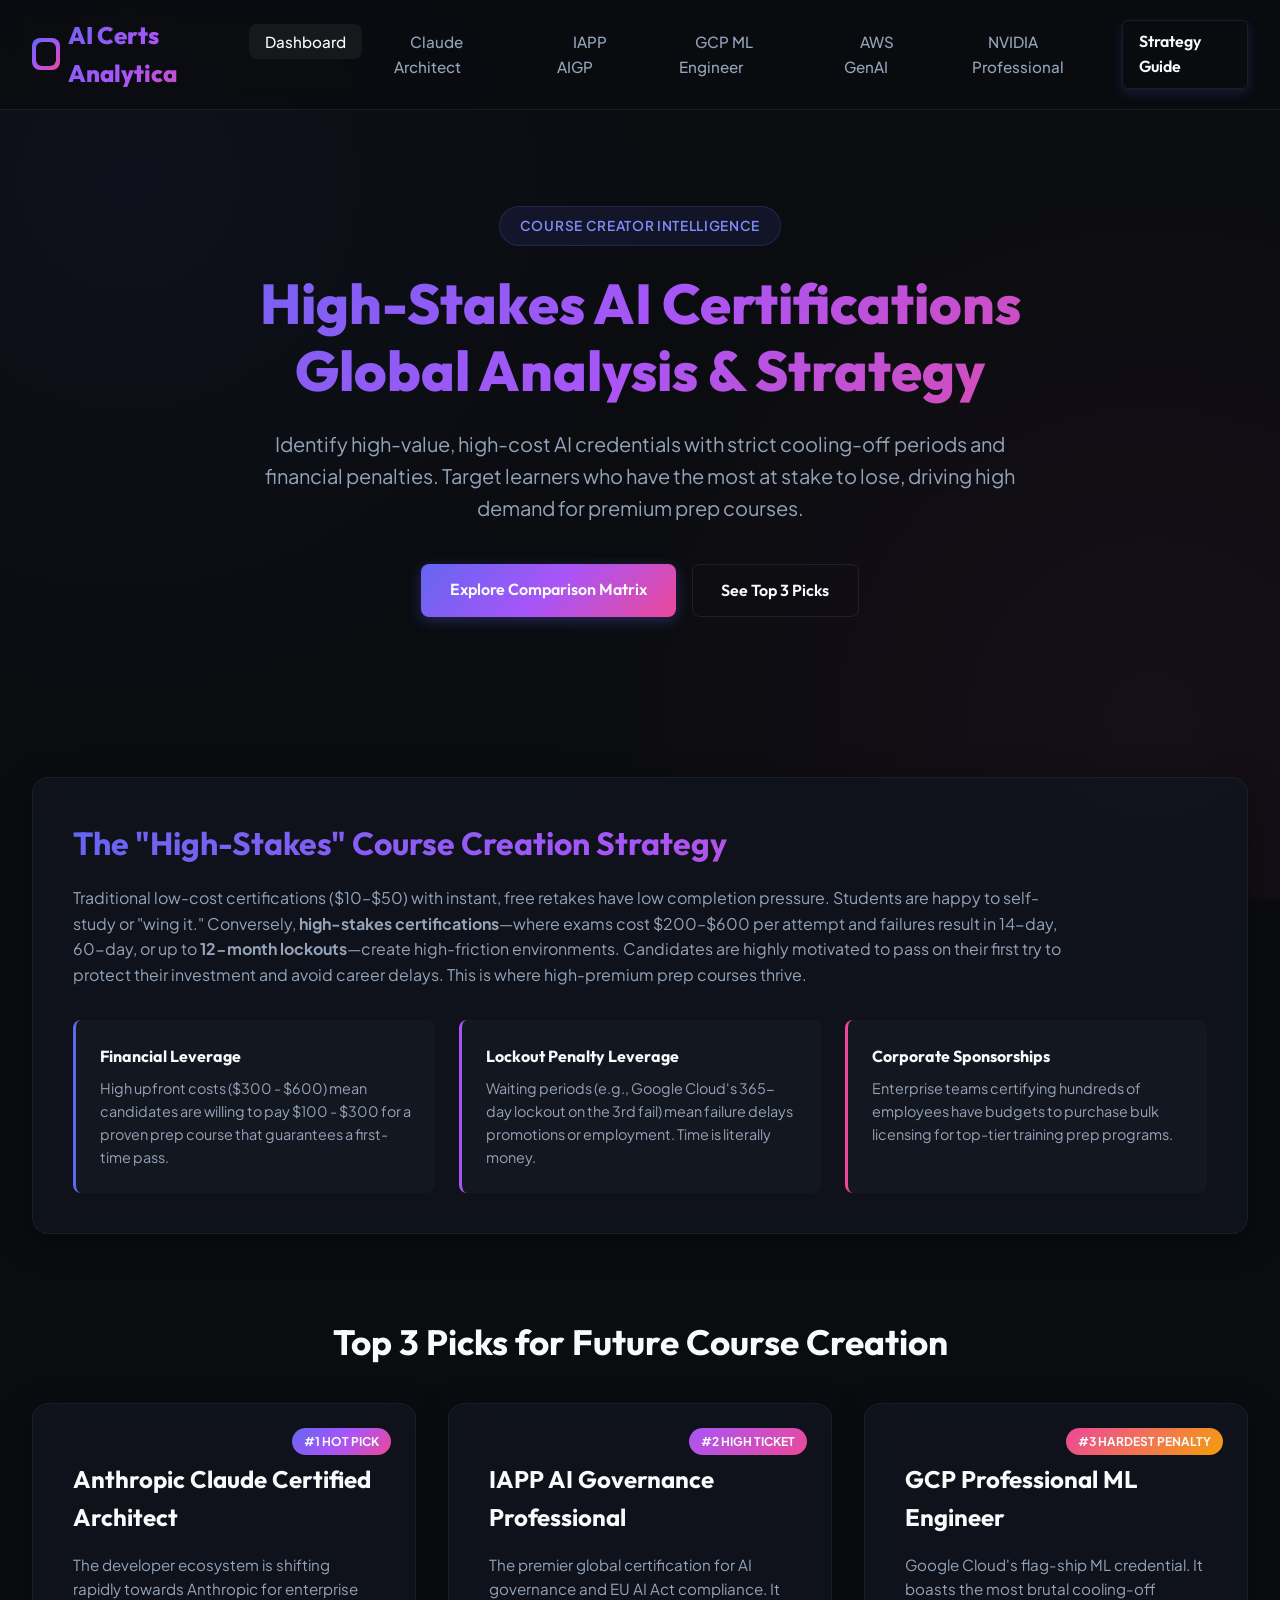
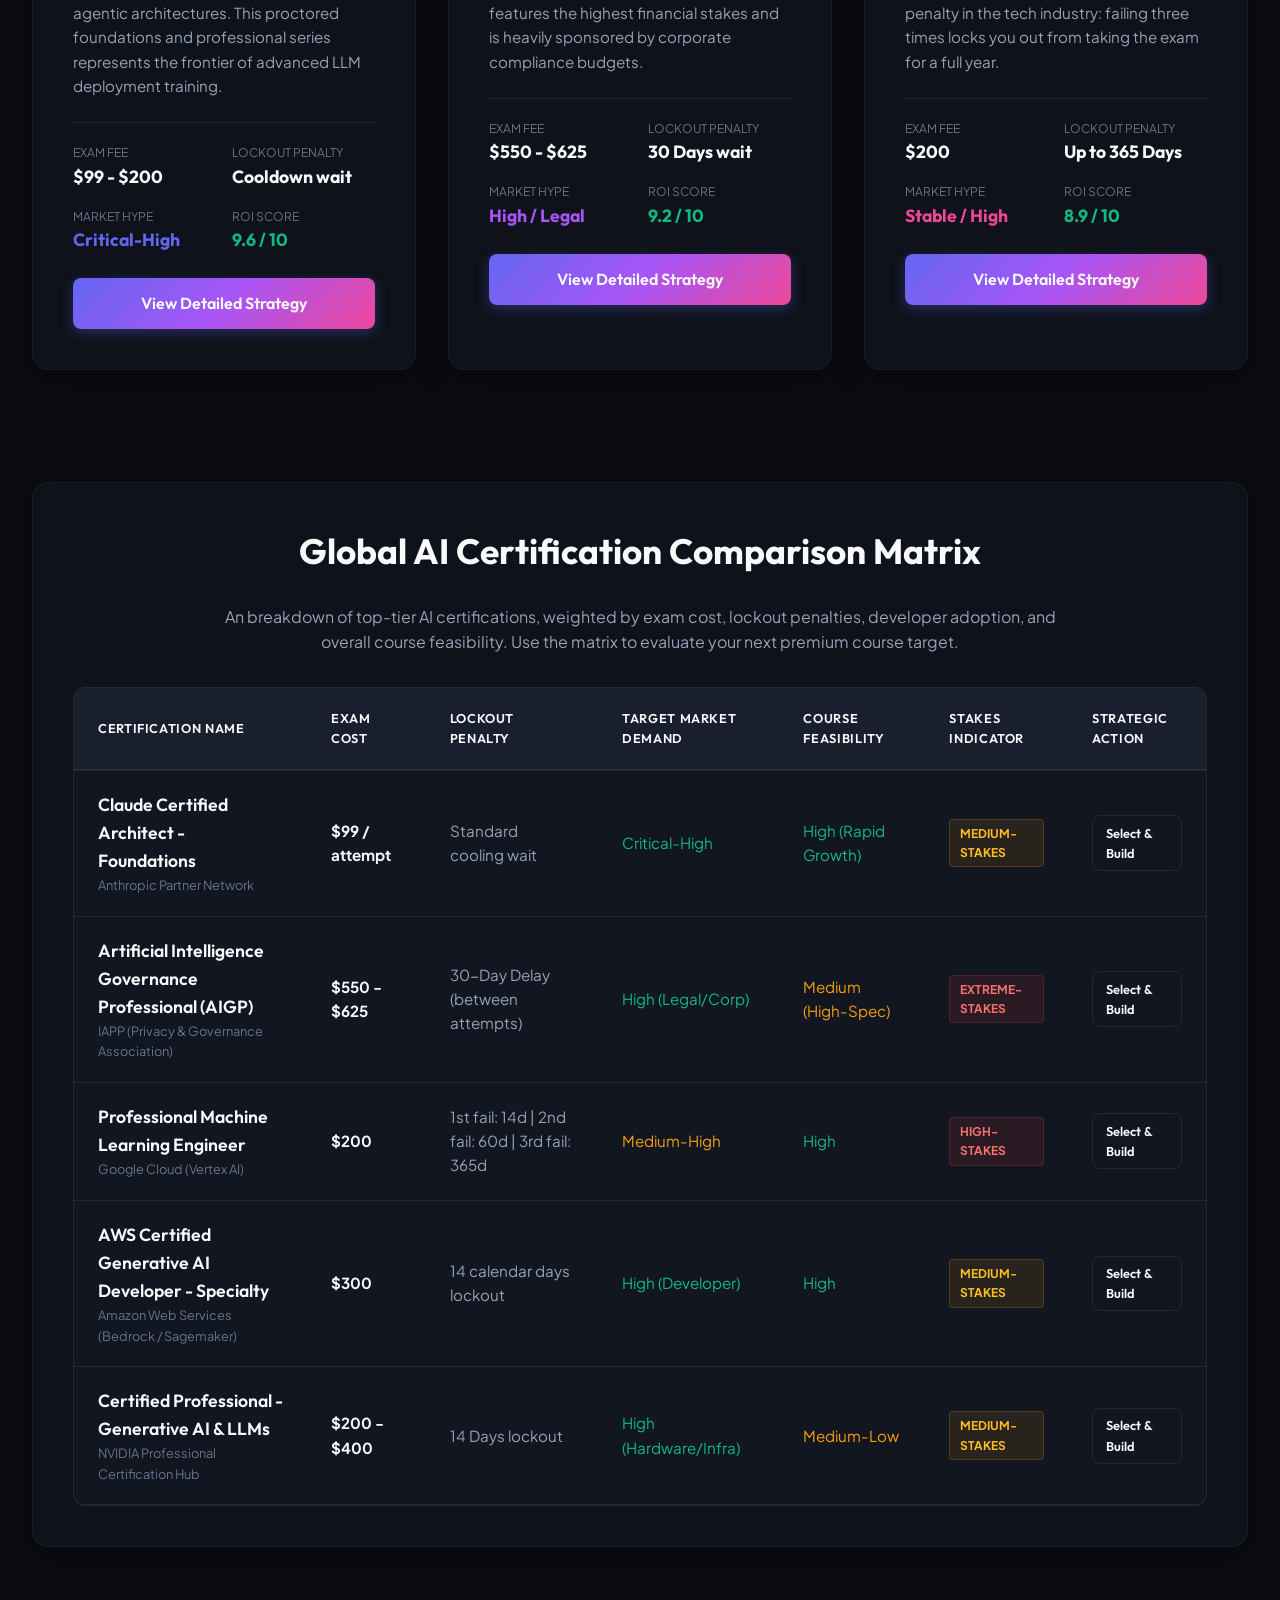
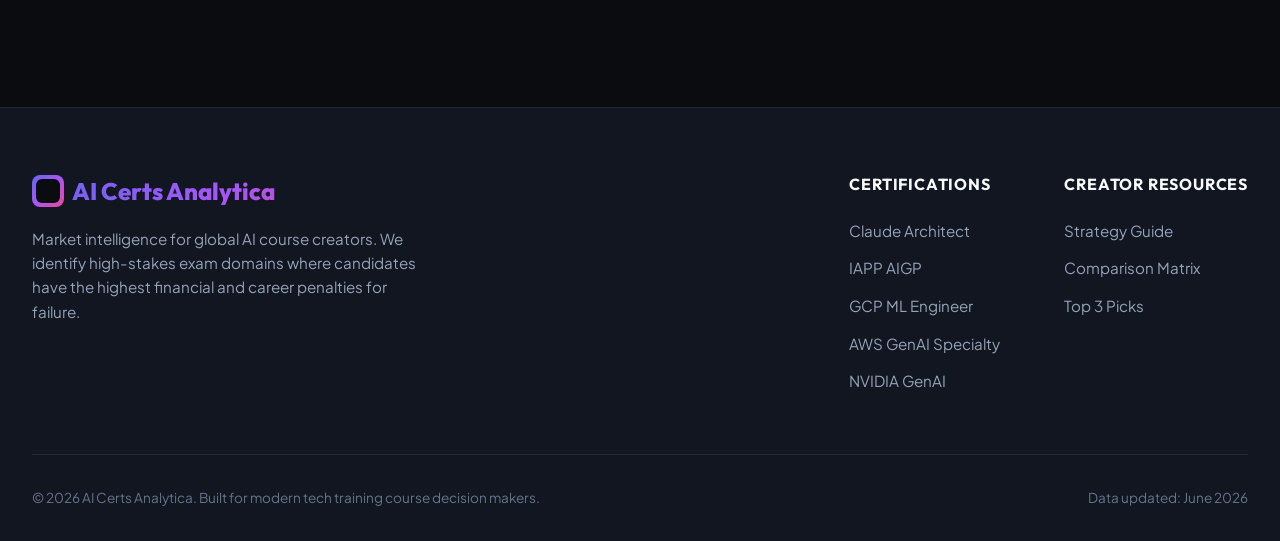
==== index.html @ 6aba5009 "feat: add global AI certifications dashboard, top 3 picks, matrix, and details pages" ====
<!DOCTYPE html>
<html lang="en">
<head>
  <meta charset="UTF-8">
  <meta name="viewport" content="width=device-width, initial-scale=1.0">
  <title>Global AI Certifications Analysis Dashboard - Course Creation Strategy</title>
  <meta name="description" content="An interactive strategic dashboard comparing high-stakes, high-cost AI certifications to help course creators target maximum-value markets.">
  <link rel="stylesheet" href="index.css">
</head>
<body>

  <!-- Navigation -->
  <header>
    <div class="nav-container">
      <a href="index.html" class="logo">
        <span class="logo-icon"></span>
        AI Certs Analytica
      </a>
      <ul class="nav-menu">
        <li><a href="index.html" class="active">Dashboard</a></li>
        <li><a href="claude-architect.html">Claude Architect</a></li>
        <li><a href="iapp-aigp.html">IAPP AIGP</a></li>
        <li><a href="google-cloud-ml.html">GCP ML Engineer</a></li>
        <li><a href="aws-generative-ai.html">AWS GenAI</a></li>
        <li><a href="nvidia-ai.html">NVIDIA Professional</a></li>
      </ul>
      <div>
        <a href="about.html" class="btn btn-secondary nav-cta" style="padding: 0.5rem 1rem; border-radius: 6px;">Strategy Guide</a>
      </div>
    </div>
  </header>

  <!-- Hero Section -->
  <section class="container">
    <div class="hero">
      <span class="hero-tag">Course Creator Intelligence</span>
      <h1>High-Stakes AI Certifications<br>Global Analysis & Strategy</h1>
      <p>Identify high-value, high-cost AI credentials with strict cooling-off periods and financial penalties. Target learners who have the most at stake to lose, driving high demand for premium prep courses.</p>
      <div class="hero-actions">
        <a href="#comparison-matrix" class="btn btn-primary">Explore Comparison Matrix</a>
        <a href="#top-picks" class="btn btn-secondary">See Top 3 Picks</a>
      </div>
    </div>
  </section>

  <!-- Strategy Overview -->
  <main class="container">
    <div class="glass-card">
      <h2 style="font-family: var(--font-display); font-size: 2rem; margin-bottom: 1rem; background: var(--accent-gradient); -webkit-background-clip: text; -webkit-text-fill-color: transparent;">The "High-Stakes" Course Creation Strategy</h2>
      <p style="color: var(--text-secondary); margin-bottom: 1.5rem; max-width: 1000px;">
        Traditional low-cost certifications ($10–$50) with instant, free retakes have low completion pressure. Students are happy to self-study or "wing it." 
        Conversely, <strong>high-stakes certifications</strong>—where exams cost $200–$600 per attempt and failures result in 14-day, 60-day, or up to <strong>12-month lockouts</strong>—create high-friction environments. Candidates are highly motivated to pass on their first try to protect their investment and avoid career delays. This is where high-premium prep courses thrive.
      </p>
      <div style="display: grid; grid-template-columns: repeat(auto-fit, minmax(280px, 1fr)); gap: 1.5rem; margin-top: 2rem;">
        <div style="background: rgba(255,255,255,0.02); padding: 1.5rem; border-radius: 8px; border-left: 3px solid var(--accent-color);">
          <h4 style="font-family: var(--font-display); margin-bottom: 0.5rem; color: var(--text-primary);">Financial Leverage</h4>
          <p style="font-size: 0.9rem; color: var(--text-secondary);">High upfront costs ($300 - $600) mean candidates are willing to pay $100 - $300 for a proven prep course that guarantees a first-time pass.</p>
        </div>
        <div style="background: rgba(255,255,255,0.02); padding: 1.5rem; border-radius: 8px; border-left: 3px solid #a855f7;">
          <h4 style="font-family: var(--font-display); margin-bottom: 0.5rem; color: var(--text-primary);">Lockout Penalty Leverage</h4>
          <p style="font-size: 0.9rem; color: var(--text-secondary);">Waiting periods (e.g., Google Cloud's 365-day lockout on the 3rd fail) mean failure delays promotions or employment. Time is literally money.</p>
        </div>
        <div style="background: rgba(255,255,255,0.02); padding: 1.5rem; border-radius: 8px; border-left: 3px solid #ec4899;">
          <h4 style="font-family: var(--font-display); margin-bottom: 0.5rem; color: var(--text-primary);">Corporate Sponsorships</h4>
          <p style="font-size: 0.9rem; color: var(--text-secondary);">Enterprise teams certifying hundreds of employees have budgets to purchase bulk licensing for top-tier training prep programs.</p>
        </div>
      </div>
    </div>

    <!-- Top 3 Picks for the Future -->
    <section id="top-picks" style="margin-top: 5rem;">
      <h2 style="font-family: var(--font-display); font-size: 2.2rem; margin-bottom: 2rem; text-align: center;">Top 3 Picks for Future Course Creation</h2>
      
      <div class="grid-3">
        <!-- Pick 1: Claude AI Architect -->
        <div class="glass-card pick-card" style="padding-top: 3.5rem;">
          <span class="pick-badge">#1 Hot Pick</span>
          <h3>Anthropic Claude Certified Architect</h3>
          <p>The developer ecosystem is shifting rapidly towards Anthropic for enterprise agentic architectures. This proctored foundations and professional series represents the frontier of advanced LLM deployment training.</p>
          <div class="pick-stats">
            <div class="pick-stat-item">
              <span class="pick-stat-label">Exam Fee</span>
              <span class="pick-stat-val">$99 - $200</span>
            </div>
            <div class="pick-stat-item">
              <span class="pick-stat-label">Lockout Penalty</span>
              <span class="pick-stat-val">Cooldown wait</span>
            </div>
            <div class="pick-stat-item">
              <span class="pick-stat-label">Market Hype</span>
              <span class="pick-stat-val" style="color: #6366f1;">Critical-High</span>
            </div>
            <div class="pick-stat-item">
              <span class="pick-stat-label">ROI Score</span>
              <span class="pick-stat-val" style="color: var(--success);">9.6 / 10</span>
            </div>
          </div>
          <a href="claude-architect.html" class="btn btn-primary" style="width: 100%; text-align: center;">View Detailed Strategy</a>
        </div>

        <!-- Pick 2: IAPP AIGP -->
        <div class="glass-card pick-card" style="padding-top: 3.5rem;">
          <span class="pick-badge" style="background: linear-gradient(135deg, #a855f7 0%, #ec4899 100%);">#2 High Ticket</span>
          <h3>IAPP AI Governance Professional</h3>
          <p>The premier global certification for AI governance and EU AI Act compliance. It features the highest financial stakes and is heavily sponsored by corporate compliance budgets.</p>
          <div class="pick-stats">
            <div class="pick-stat-item">
              <span class="pick-stat-label">Exam Fee</span>
              <span class="pick-stat-val">$550 - $625</span>
            </div>
            <div class="pick-stat-item">
              <span class="pick-stat-label">Lockout Penalty</span>
              <span class="pick-stat-val">30 Days wait</span>
            </div>
            <div class="pick-stat-item">
              <span class="pick-stat-label">Market Hype</span>
              <span class="pick-stat-val" style="color: #a855f7;">High / Legal</span>
            </div>
            <div class="pick-stat-item">
              <span class="pick-stat-label">ROI Score</span>
              <span class="pick-stat-val" style="color: var(--success);">9.2 / 10</span>
            </div>
          </div>
          <a href="iapp-aigp.html" class="btn btn-primary" style="width: 100%; text-align: center;">View Detailed Strategy</a>
        </div>

        <!-- Pick 3: GCP ML Engineer -->
        <div class="glass-card pick-card" style="padding-top: 3.5rem;">
          <span class="pick-badge" style="background: linear-gradient(135deg, #ec4899 0%, #f59e0b 100%);">#3 Hardest Penalty</span>
          <h3>GCP Professional ML Engineer</h3>
          <p>Google Cloud's flag-ship ML credential. It boasts the most brutal cooling-off penalty in the tech industry: failing three times locks you out from taking the exam for a full year.</p>
          <div class="pick-stats">
            <div class="pick-stat-item">
              <span class="pick-stat-label">Exam Fee</span>
              <span class="pick-stat-val">$200</span>
            </div>
            <div class="pick-stat-item">
              <span class="pick-stat-label">Lockout Penalty</span>
              <span class="pick-stat-val">Up to 365 Days</span>
            </div>
            <div class="pick-stat-item">
              <span class="pick-stat-label">Market Hype</span>
              <span class="pick-stat-val" style="color: #ec4899;">Stable / High</span>
            </div>
            <div class="pick-stat-item">
              <span class="pick-stat-label">ROI Score</span>
              <span class="pick-stat-val" style="color: var(--success);">8.9 / 10</span>
            </div>
          </div>
          <a href="google-cloud-ml.html" class="btn btn-primary" style="width: 100%; text-align: center;">View Detailed Strategy</a>
        </div>
      </div>
    </section>

    <!-- Comparison Matrix Table -->
    <section id="comparison-matrix" style="margin-top: 5rem;">
      <div class="glass-card">
        <h2 style="font-family: var(--font-display); font-size: 2.2rem; margin-bottom: 1.5rem; text-align: center;">Global AI Certification Comparison Matrix</h2>
        <p style="color: var(--text-secondary); text-align: center; margin-bottom: 2rem; max-width: 850px; margin-left: auto; margin-right: auto;">
          An breakdown of top-tier AI certifications, weighted by exam cost, lockout penalties, developer adoption, and overall course feasibility. Use the matrix to evaluate your next premium course target.
        </p>

        <div class="matrix-wrapper">
          <table class="matrix-table">
            <thead>
              <tr>
                <th>Certification Name</th>
                <th>Exam Cost</th>
                <th>Lockout Penalty</th>
                <th>Target Market Demand</th>
                <th>Course Feasibility</th>
                <th>Stakes Indicator</th>
                <th>Strategic Action</th>
              </tr>
            </thead>
            <tbody>
              <tr>
                <td>
                  <span class="cert-name">Claude Certified Architect - Foundations</span>
                  <span class="cert-provider">Anthropic Partner Network</span>
                </td>
                <td style="font-weight: 700; color: var(--text-primary);">$99 / attempt</td>
                <td>Standard cooling wait</td>
                <td><span style="color: var(--success);">Critical-High</span></td>
                <td><span style="color: var(--success);">High (Rapid Growth)</span></td>
                <td><span class="badge-risk medium">Medium-Stakes</span></td>
                <td><a href="claude-architect.html" class="btn btn-secondary" style="padding: 0.4rem 0.8rem; font-size: 0.8rem;">Select & Build</a></td>
              </tr>
              <tr>
                <td>
                  <span class="cert-name">Artificial Intelligence Governance Professional (AIGP)</span>
                  <span class="cert-provider">IAPP (Privacy & Governance Association)</span>
                </td>
                <td style="font-weight: 700; color: var(--text-primary);">$550 - $625</td>
                <td>30-Day Delay (between attempts)</td>
                <td><span style="color: var(--success);">High (Legal/Corp)</span></td>
                <td><span style="color: var(--warning);">Medium (High-Spec)</span></td>
                <td><span class="badge-risk high">Extreme-Stakes</span></td>
                <td><a href="iapp-aigp.html" class="btn btn-secondary" style="padding: 0.4rem 0.8rem; font-size: 0.8rem;">Select & Build</a></td>
              </tr>
              <tr>
                <td>
                  <span class="cert-name">Professional Machine Learning Engineer</span>
                  <span class="cert-provider">Google Cloud (Vertex AI)</span>
                </td>
                <td style="font-weight: 700; color: var(--text-primary);">$200</td>
                <td>1st fail: 14d | 2nd fail: 60d | 3rd fail: 365d</td>
                <td><span style="color: var(--warning);">Medium-High</span></td>
                <td><span style="color: var(--success);">High</span></td>
                <td><span class="badge-risk high">High-Stakes</span></td>
                <td><a href="google-cloud-ml.html" class="btn btn-secondary" style="padding: 0.4rem 0.8rem; font-size: 0.8rem;">Select & Build</a></td>
              </tr>
              <tr>
                <td>
                  <span class="cert-name">AWS Certified Generative AI Developer - Specialty</span>
                  <span class="cert-provider">Amazon Web Services (Bedrock / Sagemaker)</span>
                </td>
                <td style="font-weight: 700; color: var(--text-primary);">$300</td>
                <td>14 calendar days lockout</td>
                <td><span style="color: var(--success);">High (Developer)</span></td>
                <td><span style="color: var(--success);">High</span></td>
                <td><span class="badge-risk medium">Medium-Stakes</span></td>
                <td><a href="aws-generative-ai.html" class="btn btn-secondary" style="padding: 0.4rem 0.8rem; font-size: 0.8rem;">Select & Build</a></td>
              </tr>
              <tr>
                <td>
                  <span class="cert-name">Certified Professional - Generative AI & LLMs</span>
                  <span class="cert-provider">NVIDIA Professional Certification Hub</span>
                </td>
                <td style="font-weight: 700; color: var(--text-primary);">$200 - $400</td>
                <td>14 Days lockout</td>
                <td><span style="color: var(--success);">High (Hardware/Infra)</span></td>
                <td><span style="color: var(--warning);">Medium-Low</span></td>
                <td><span class="badge-risk medium">Medium-Stakes</span></td>
                <td><a href="nvidia-ai.html" class="btn btn-secondary" style="padding: 0.4rem 0.8rem; font-size: 0.8rem;">Select & Build</a></td>
              </tr>
            </tbody>
          </table>
        </div>
      </div>
    </section>
  </main>

  <!-- Footer -->
  <footer>
    <div class="footer-content">
      <div class="footer-brand">
        <a href="index.html" class="logo">
          <span class="logo-icon"></span>
          AI Certs Analytica
        </a>
        <p>Market intelligence for global AI course creators. We identify high-stakes exam domains where candidates have the highest financial and career penalties for failure.</p>
      </div>
      <div class="footer-links">
        <div class="footer-col">
          <h4>Certifications</h4>
          <ul>
            <li><a href="claude-architect.html">Claude Architect</a></li>
            <li><a href="iapp-aigp.html">IAPP AIGP</a></li>
            <li><a href="google-cloud-ml.html">GCP ML Engineer</a></li>
            <li><a href="aws-generative-ai.html">AWS GenAI Specialty</a></li>
            <li><a href="nvidia-ai.html">NVIDIA GenAI</a></li>
          </ul>
        </div>
        <div class="footer-col">
          <h4>Creator Resources</h4>
          <ul>
            <li><a href="about.html">Strategy Guide</a></li>
            <li><a href="#comparison-matrix">Comparison Matrix</a></li>
            <li><a href="#top-picks">Top 3 Picks</a></li>
          </ul>
        </div>
      </div>
    </div>
    <div class="footer-bottom">
      <p>&copy; 2026 AI Certs Analytica. Built for modern tech training course decision makers.</p>
      <p>Data updated: June 2026</p>
    </div>
  </footer>

</body>
</html>
---- index.css ----
@import url('https://fonts.googleapis.com/css2?family=Outfit:wght@300;400;500;600;700;800&family=Plus+Jakarta+Sans:wght@300;400;500;600;700;800&display=swap');

:root {
  --bg-primary: #0a0c10;
  --bg-secondary: #121620;
  --bg-tertiary: #1a1f2e;
  --accent-color: #6366f1; /* Indigo */
  --accent-glow: rgba(99, 102, 241, 0.15);
  --accent-gradient: linear-gradient(135deg, #6366f1 0%, #a855f7 50%, #ec4899 100%);
  --accent-gradient-hover: linear-gradient(135deg, #4f46e5 0%, #9333ea 50%, #db2777 100%);
  --text-primary: #f8fafc;
  --text-secondary: #94a3b8;
  --text-muted: #64748b;
  --border-color: rgba(255, 255, 255, 0.08);
  --glass-bg: rgba(18, 22, 32, 0.7);
  --glass-border: rgba(255, 255, 255, 0.05);
  --glass-shadow: 0 8px 32px 0 rgba(0, 0, 0, 0.37);
  --success: #10b981;
  --warning: #f59e0b;
  --danger: #ef4444;
  --transition: all 0.3s cubic-bezier(0.4, 0, 0.2, 1);
  --font-display: 'Outfit', sans-serif;
  --font-body: 'Plus Jakarta Sans', sans-serif;
}

* {
  box-sizing: border-box;
  margin: 0;
  padding: 0;
}

body {
  background-color: var(--bg-primary);
  color: var(--text-primary);
  font-family: var(--font-body);
  line-height: 1.6;
  overflow-x: hidden;
  background-image: 
    radial-gradient(circle at 10% 20%, rgba(99, 102, 241, 0.05) 0%, transparent 40%),
    radial-gradient(circle at 90% 80%, rgba(236, 72, 153, 0.05) 0%, transparent 45%);
  background-attachment: fixed;
}

/* Scrollbar styling */
::-webkit-scrollbar {
  width: 8px;
}
::-webkit-scrollbar-track {
  background: var(--bg-primary);
}
::-webkit-scrollbar-thumb {
  background: var(--bg-tertiary);
  border-radius: 4px;
}
::-webkit-scrollbar-thumb:hover {
  background: var(--accent-color);
}

/* Header & Navigation */
header {
  position: sticky;
  top: 0;
  z-index: 100;
  background: rgba(10, 12, 16, 0.8);
  backdrop-filter: blur(12px);
  -webkit-backdrop-filter: blur(12px);
  border-bottom: 1px solid var(--border-color);
}

.nav-container {
  max-width: 1400px;
  margin: 0 auto;
  padding: 1rem 2rem;
  display: flex;
  justify-content: space-between;
  align-items: center;
}

.logo {
  font-family: var(--font-display);
  font-size: 1.5rem;
  font-weight: 800;
  text-decoration: none;
  background: var(--accent-gradient);
  -webkit-background-clip: text;
  -webkit-text-fill-color: transparent;
  display: flex;
  align-items: center;
  gap: 0.5rem;
}

.logo-icon {
  width: 32px;
  height: 32px;
  background: var(--accent-gradient);
  border-radius: 8px;
  display: inline-block;
  position: relative;
}

.logo-icon::before {
  content: '';
  position: absolute;
  top: 4px;
  left: 4px;
  right: 4px;
  bottom: 4px;
  background: var(--bg-primary);
  border-radius: 6px;
}

.nav-menu {
  display: flex;
  gap: 2rem;
  list-style: none;
}

.nav-menu a {
  color: var(--text-secondary);
  text-decoration: none;
  font-weight: 500;
  font-size: 0.95rem;
  transition: var(--transition);
  padding: 0.5rem 1rem;
  border-radius: 8px;
}

.nav-menu a:hover, .nav-menu a.active {
  color: var(--text-primary);
  background: rgba(255, 255, 255, 0.05);
}

.nav-cta {
  background: var(--accent-gradient);
  color: var(--text-primary) !important;
  font-weight: 600 !important;
  box-shadow: 0 4px 12px rgba(99, 102, 241, 0.2);
}

.nav-cta:hover {
  transform: translateY(-2px);
  box-shadow: 0 6px 18px rgba(99, 102, 241, 0.35);
}

/* Layout and Container */
.container {
  max-width: 1400px;
  margin: 0 auto;
  padding: 2rem;
}

/* Hero Section */
.hero {
  text-align: center;
  padding: 4rem 1rem 6rem;
  position: relative;
}

.hero-tag {
  display: inline-block;
  padding: 0.5rem 1.25rem;
  background: rgba(99, 102, 241, 0.1);
  border: 1px solid rgba(99, 102, 241, 0.2);
  border-radius: 99px;
  font-size: 0.85rem;
  font-weight: 600;
  color: #818cf8;
  margin-bottom: 1.5rem;
  text-transform: uppercase;
  letter-spacing: 0.05em;
}

.hero h1 {
  font-family: var(--font-display);
  font-size: 3.5rem;
  font-weight: 800;
  line-height: 1.2;
  margin-bottom: 1.5rem;
  background: var(--accent-gradient);
  -webkit-background-clip: text;
  -webkit-text-fill-color: transparent;
}

.hero p {
  font-size: 1.25rem;
  color: var(--text-secondary);
  max-width: 800px;
  margin: 0 auto 2.5rem;
}

.hero-actions {
  display: flex;
  justify-content: center;
  gap: 1rem;
}

.btn {
  display: inline-block;
  padding: 0.8rem 1.8rem;
  border-radius: 8px;
  font-weight: 600;
  text-decoration: none;
  cursor: pointer;
  transition: var(--transition);
  font-family: var(--font-display);
}

.btn-primary {
  background: var(--accent-gradient);
  color: var(--text-primary);
  border: none;
  box-shadow: 0 4px 14px rgba(99, 102, 241, 0.3);
}

.btn-primary:hover {
  transform: translateY(-2px);
  box-shadow: 0 6px 20px rgba(99, 102, 241, 0.45);
}

.btn-secondary {
  background: transparent;
  color: var(--text-primary);
  border: 1px solid var(--border-color);
}

.btn-secondary:hover {
  background: rgba(255, 255, 255, 0.05);
  border-color: var(--text-secondary);
}

/* Card layout & Glassmorphism */
.glass-card {
  background: var(--glass-bg);
  backdrop-filter: blur(16px);
  -webkit-backdrop-filter: blur(16px);
  border: 1px solid var(--glass-border);
  border-radius: 16px;
  box-shadow: var(--glass-shadow);
  padding: 2.5rem;
  margin-bottom: 2rem;
  position: relative;
  overflow: hidden;
}

.glass-card::before {
  content: '';
  position: absolute;
  top: 0;
  left: 0;
  width: 100%;
  height: 4px;
  background: var(--accent-gradient);
  opacity: 0;
  transition: var(--transition);
}

.glass-card:hover::before {
  opacity: 1;
}

/* Grid System */
.grid-3 {
  display: grid;
  grid-template-columns: repeat(auto-fit, minmax(350px, 1fr));
  gap: 2rem;
  margin-bottom: 3rem;
}

/* Picks section styling */
.pick-badge {
  position: absolute;
  top: 1.5rem;
  right: 1.5rem;
  background: var(--accent-gradient);
  color: var(--text-primary);
  padding: 0.25rem 0.75rem;
  border-radius: 99px;
  font-size: 0.75rem;
  font-weight: 700;
  text-transform: uppercase;
}

.pick-card h3 {
  font-family: var(--font-display);
  font-size: 1.5rem;
  margin-bottom: 1rem;
  display: flex;
  align-items: center;
  gap: 0.75rem;
}

.pick-card h3 i {
  color: #818cf8;
}

.pick-card p {
  color: var(--text-secondary);
  font-size: 0.95rem;
  margin-bottom: 1.5rem;
}

.pick-stats {
  display: grid;
  grid-template-columns: 1fr 1fr;
  gap: 1rem;
  border-top: 1px solid var(--border-color);
  padding-top: 1.25rem;
  margin-bottom: 1.5rem;
}

.pick-stat-item {
  display: flex;
  flex-direction: column;
}

.pick-stat-label {
  font-size: 0.75rem;
  color: var(--text-muted);
  text-transform: uppercase;
}

.pick-stat-val {
  font-size: 1.1rem;
  font-weight: 700;
  color: var(--text-primary);
  font-family: var(--font-display);
}

/* Comparison Matrix Table */
.matrix-wrapper {
  overflow-x: auto;
  border-radius: 12px;
  border: 1px solid var(--border-color);
  background: var(--bg-secondary);
}

.matrix-table {
  width: 100%;
  border-collapse: collapse;
  text-align: left;
  font-size: 0.95rem;
}

.matrix-table th {
  background: var(--bg-tertiary);
  padding: 1.25rem 1.5rem;
  font-family: var(--font-display);
  font-weight: 600;
  color: var(--text-primary);
  border-bottom: 2px solid var(--border-color);
  text-transform: uppercase;
  font-size: 0.8rem;
  letter-spacing: 0.05em;
}

.matrix-table td {
  padding: 1.25rem 1.5rem;
  border-bottom: 1px solid var(--border-color);
  color: var(--text-secondary);
  vertical-align: middle;
}

.matrix-table tbody tr {
  transition: var(--transition);
}

.matrix-table tbody tr:hover {
  background: rgba(255, 255, 255, 0.02);
}

.cert-name {
  font-family: var(--font-display);
  font-weight: 600;
  color: var(--text-primary);
  font-size: 1.1rem;
}

.cert-provider {
  font-size: 0.8rem;
  color: var(--text-muted);
  display: block;
}

.badge-risk {
  display: inline-block;
  padding: 0.25rem 0.6rem;
  border-radius: 4px;
  font-size: 0.75rem;
  font-weight: 700;
  text-transform: uppercase;
}

.badge-risk.high {
  background: rgba(239, 68, 68, 0.1);
  color: #f87171;
  border: 1px solid rgba(239, 68, 68, 0.2);
}

.badge-risk.medium {
  background: rgba(245, 158, 11, 0.1);
  color: #fbbf24;
  border: 1px solid rgba(245, 158, 11, 0.2);
}

.badge-risk.low {
  background: rgba(16, 185, 129, 0.1);
  color: #34d399;
  border: 1px solid rgba(16, 185, 129, 0.2);
}

/* Detail page styles */
.detail-grid {
  display: grid;
  grid-template-columns: 2fr 1fr;
  gap: 3rem;
  margin-top: 2rem;
}

.sidebar-card {
  position: sticky;
  top: 100px;
}

.detail-section {
  margin-bottom: 3rem;
}

.detail-section h2 {
  font-family: var(--font-display);
  font-size: 1.8rem;
  margin-bottom: 1.5rem;
  border-left: 4px solid var(--accent-color);
  padding-left: 1rem;
}

.detail-section p {
  color: var(--text-secondary);
  margin-bottom: 1.25rem;
}

.bullet-list {
  list-style: none;
  margin-bottom: 1.5rem;
}

.bullet-list li {
  position: relative;
  padding-left: 1.5rem;
  margin-bottom: 0.75rem;
  color: var(--text-secondary);
}

.bullet-list li::before {
  content: '→';
  position: absolute;
  left: 0;
  color: var(--accent-color);
  font-weight: bold;
}

/* Footer */
footer {
  border-top: 1px solid var(--border-color);
  background: var(--bg-secondary);
  padding: 4rem 2rem 2rem;
  margin-top: 6rem;
}

.footer-content {
  max-width: 1400px;
  margin: 0 auto;
  display: flex;
  justify-content: space-between;
  flex-wrap: wrap;
  gap: 3rem;
  margin-bottom: 3rem;
}

.footer-brand {
  max-width: 400px;
}

.footer-brand p {
  color: var(--text-secondary);
  margin-top: 1rem;
  font-size: 0.95rem;
}

.footer-links {
  display: flex;
  gap: 4rem;
}

.footer-col h4 {
  font-family: var(--font-display);
  font-size: 1rem;
  margin-bottom: 1.25rem;
  text-transform: uppercase;
  letter-spacing: 0.05em;
}

.footer-col ul {
  list-style: none;
}

.footer-col ul li {
  margin-bottom: 0.75rem;
}

.footer-col ul a {
  color: var(--text-secondary);
  text-decoration: none;
  font-size: 0.95rem;
  transition: var(--transition);
}

.footer-col ul a:hover {
  color: var(--text-primary);
  padding-left: 4px;
}

.footer-bottom {
  max-width: 1400px;
  margin: 0 auto;
  border-top: 1px solid var(--border-color);
  padding-top: 2rem;
  display: flex;
  justify-content: space-between;
  align-items: center;
  color: var(--text-muted);
  font-size: 0.85rem;
}

/* Responsive adjustments */
@media (max-width: 1024px) {
  .detail-grid {
    grid-template-columns: 1fr;
  }
  .sidebar-card {
    position: static;
  }
}

@media (max-width: 768px) {
  .nav-container {
    flex-direction: column;
    gap: 1rem;
  }
  .nav-menu {
    flex-wrap: wrap;
    justify-content: center;
    gap: 1rem;
  }
  .hero h1 {
    font-size: 2.5rem;
  }
  .footer-content {
    flex-direction: column;
  }
  .footer-links {
    flex-direction: column;
    gap: 2rem;
  }
}
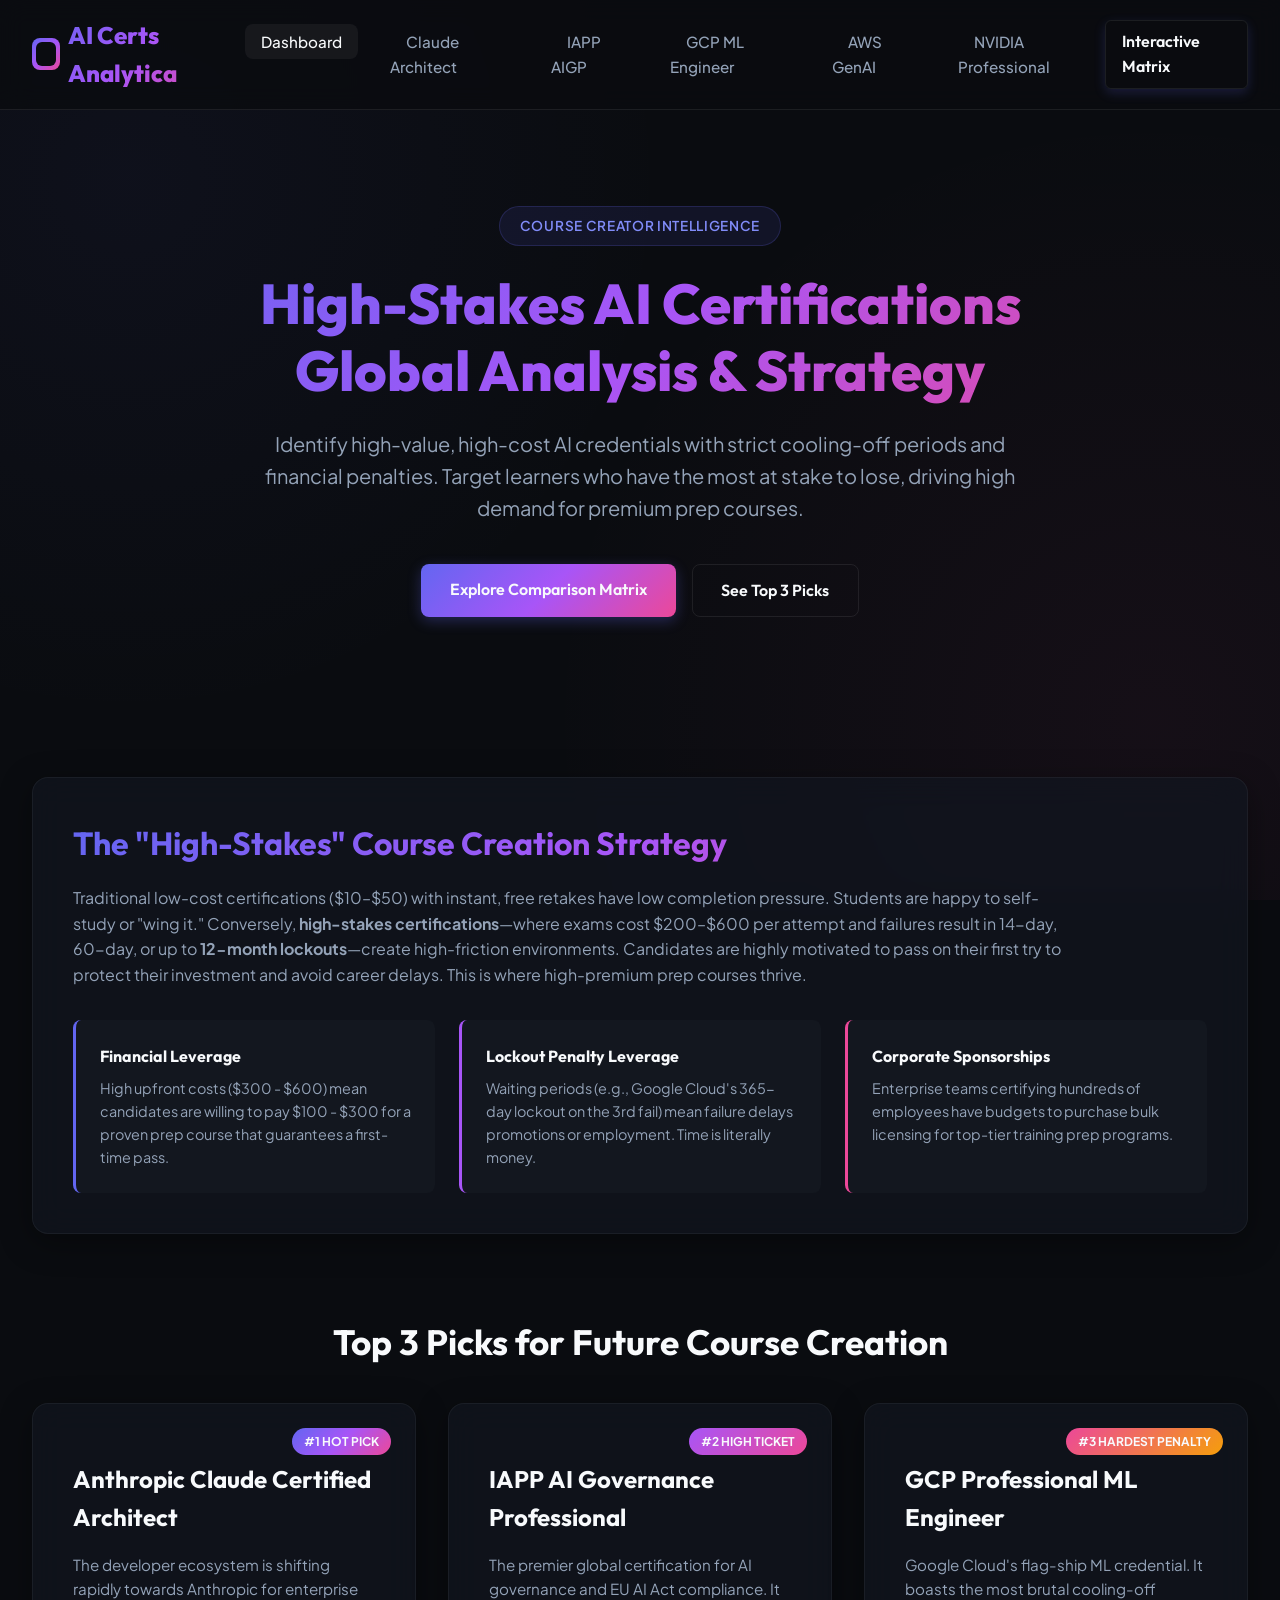
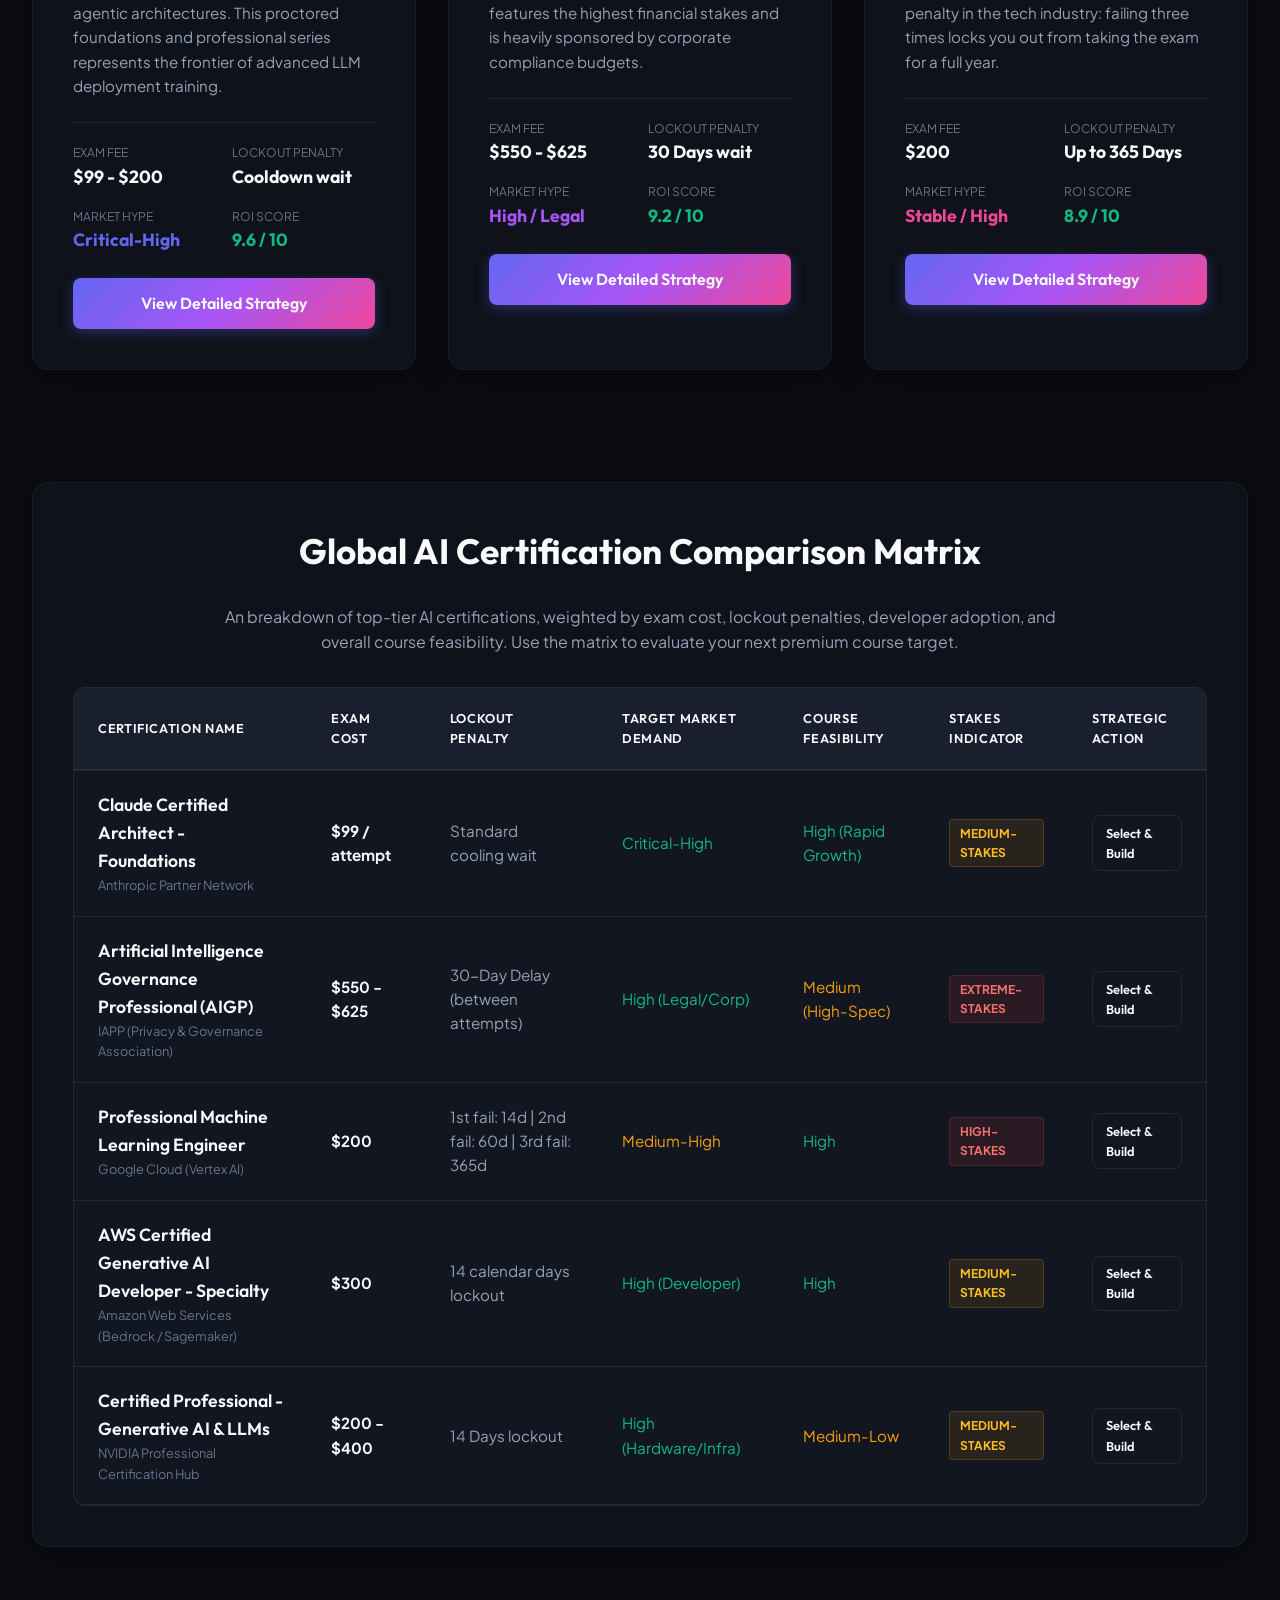
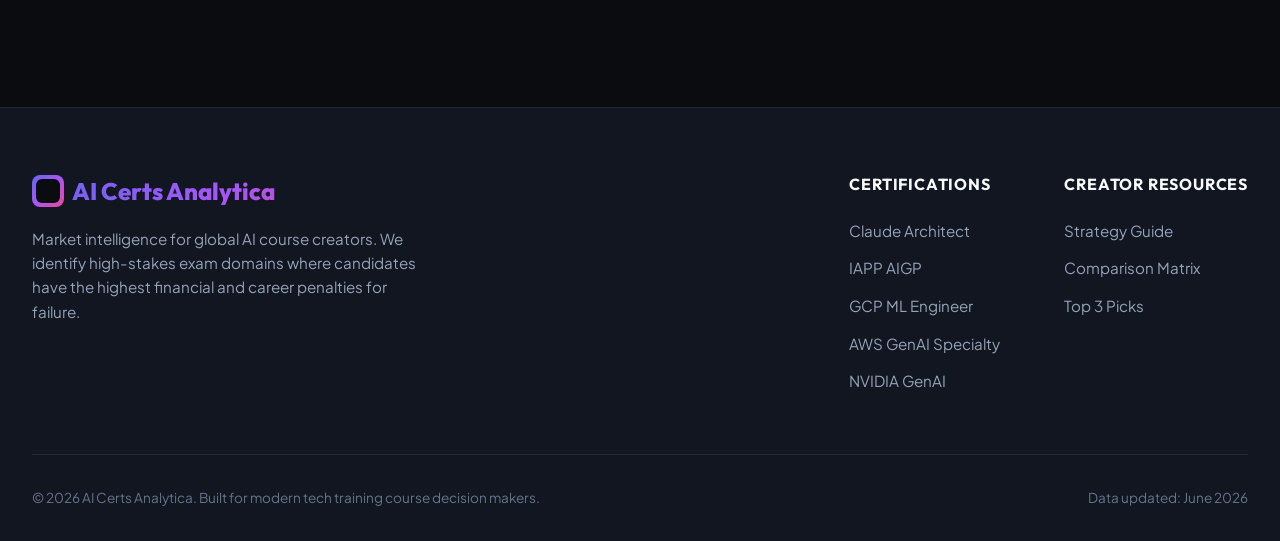
==== commit 764ea719: "feat: add interactive matrix comparison page with filters, sorting, and links" ====
--- a/index.html
+++ b/index.html
@@ -25,7 +25,7 @@
         <li><a href="nvidia-ai.html">NVIDIA Professional</a></li>
       </ul>
       <div>
-        <a href="about.html" class="btn btn-secondary nav-cta" style="padding: 0.5rem 1rem; border-radius: 6px;">Strategy Guide</a>
+        <a href="matrix.html" class="btn btn-secondary nav-cta" style="padding: 0.5rem 1rem; border-radius: 6px;">Interactive Matrix</a>
       </div>
     </div>
   </header>
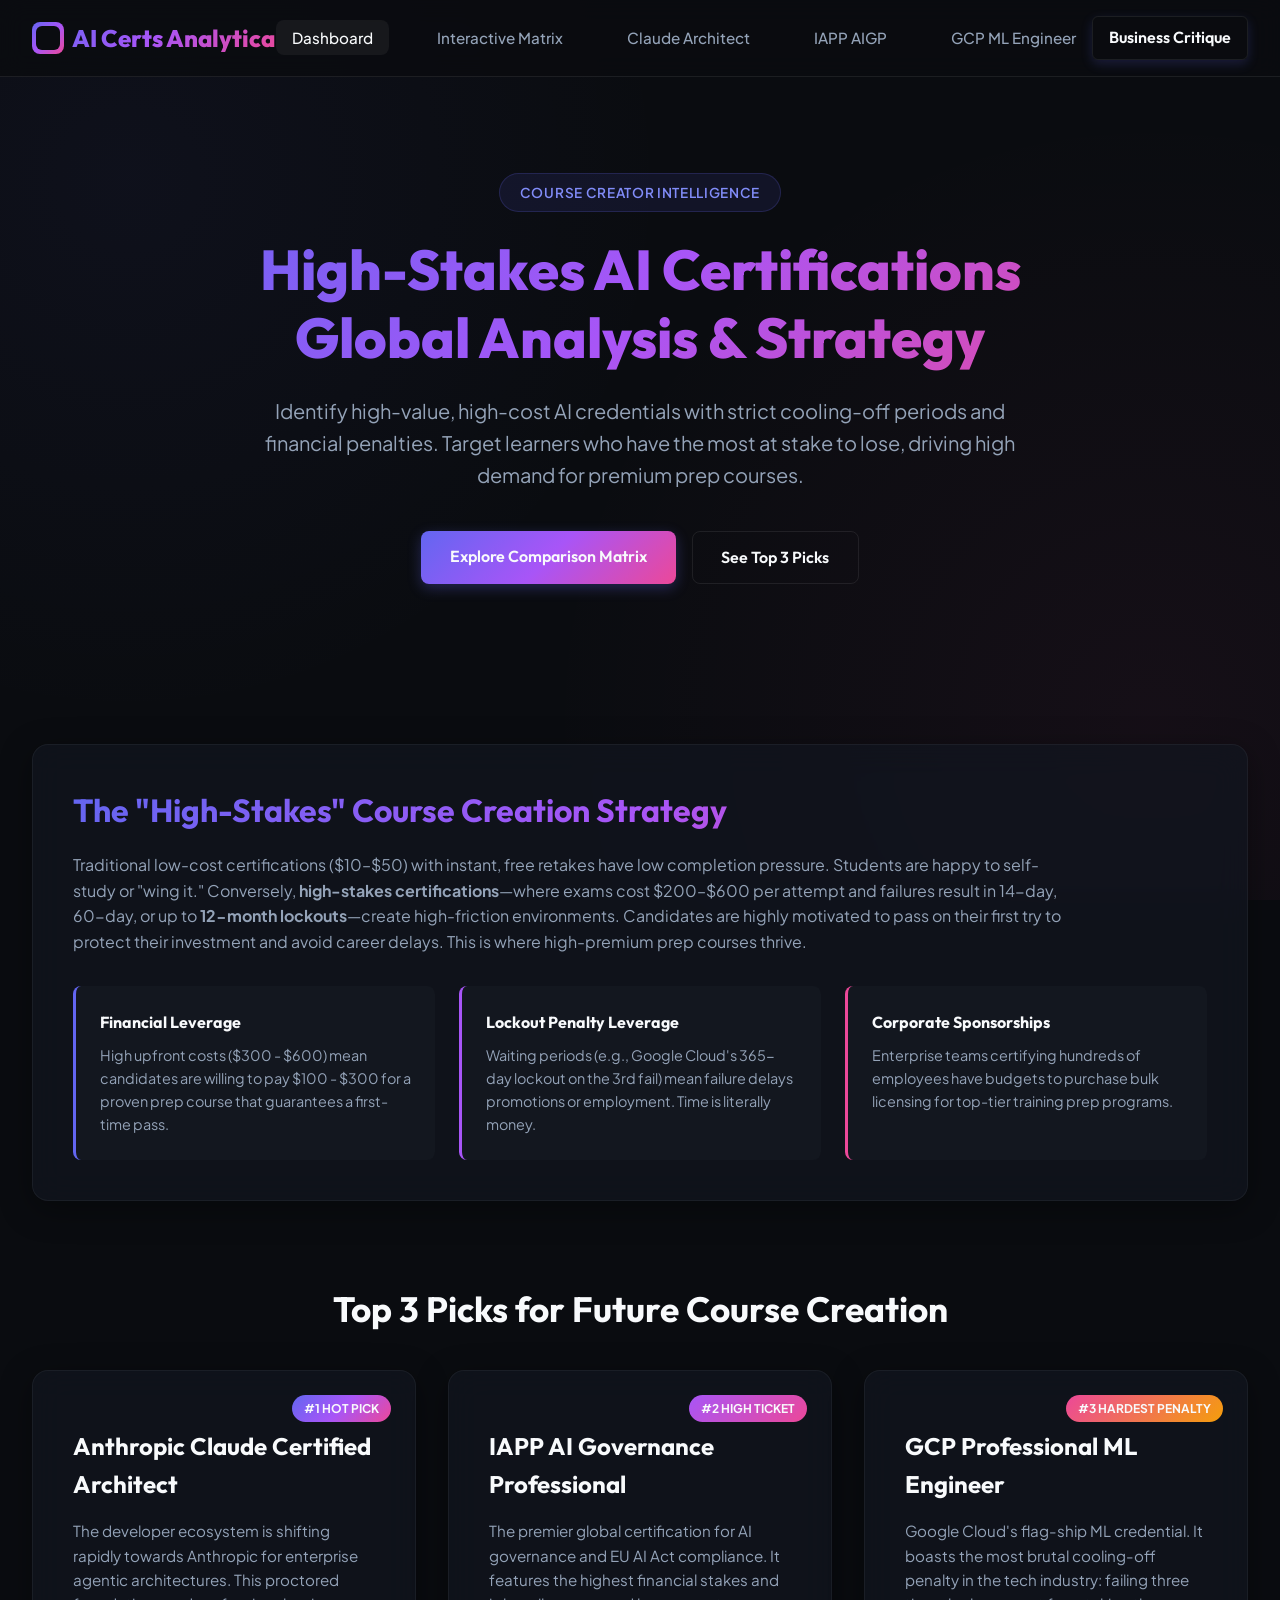
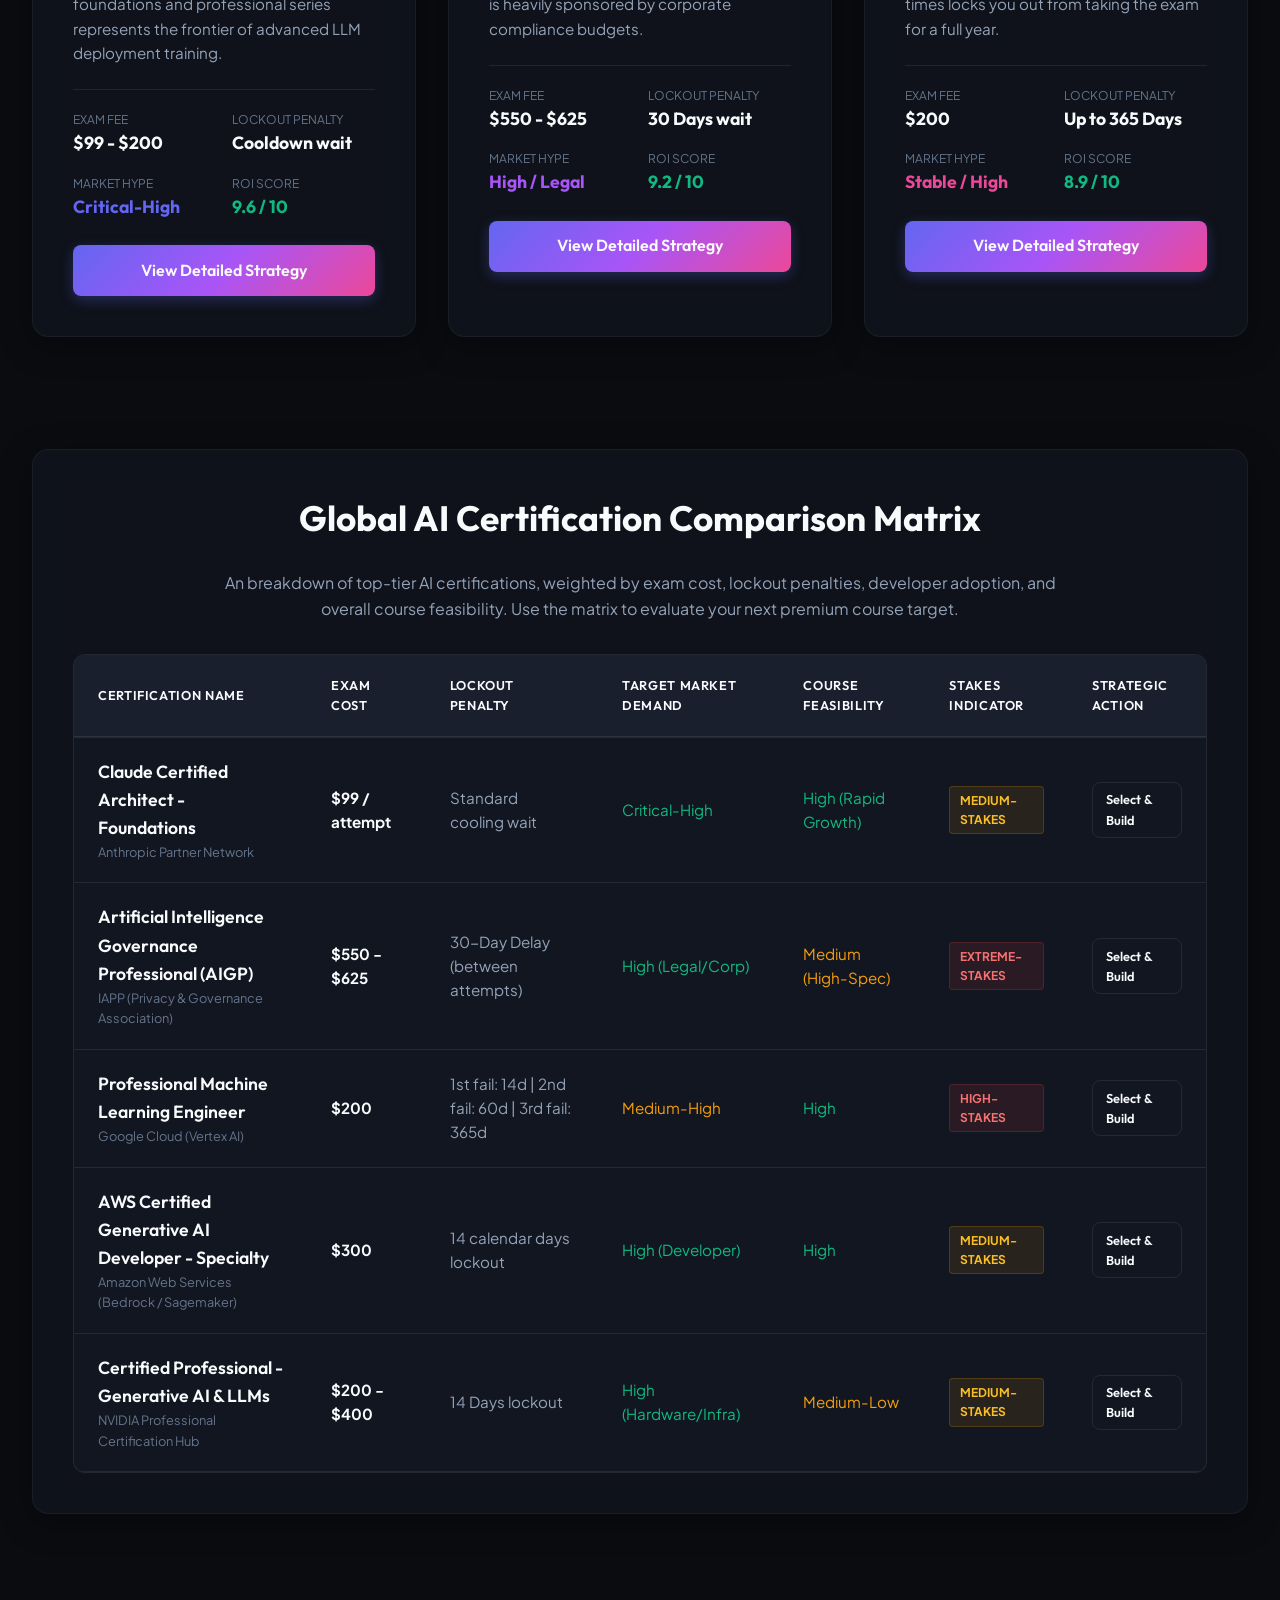
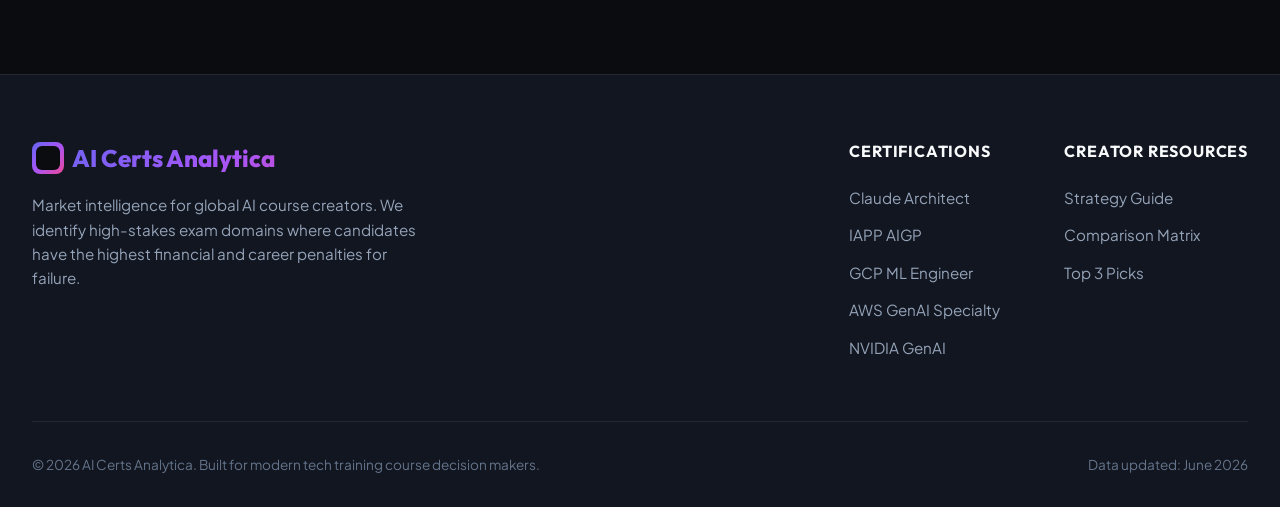
==== commit a2f707da: "feat: add business model critique and update navigation links" ====
--- a/index.html
+++ b/index.html
@@ -18,14 +18,13 @@
       </a>
       <ul class="nav-menu">
         <li><a href="index.html" class="active">Dashboard</a></li>
+        <li><a href="matrix.html">Interactive Matrix</a></li>
         <li><a href="claude-architect.html">Claude Architect</a></li>
         <li><a href="iapp-aigp.html">IAPP AIGP</a></li>
         <li><a href="google-cloud-ml.html">GCP ML Engineer</a></li>
-        <li><a href="aws-generative-ai.html">AWS GenAI</a></li>
-        <li><a href="nvidia-ai.html">NVIDIA Professional</a></li>
       </ul>
       <div>
-        <a href="matrix.html" class="btn btn-secondary nav-cta" style="padding: 0.5rem 1rem; border-radius: 6px;">Interactive Matrix</a>
+        <a href="business-analysis.html" class="btn btn-secondary nav-cta" style="padding: 0.5rem 1rem; border-radius: 6px;">Business Critique</a>
       </div>
     </div>
   </header>
